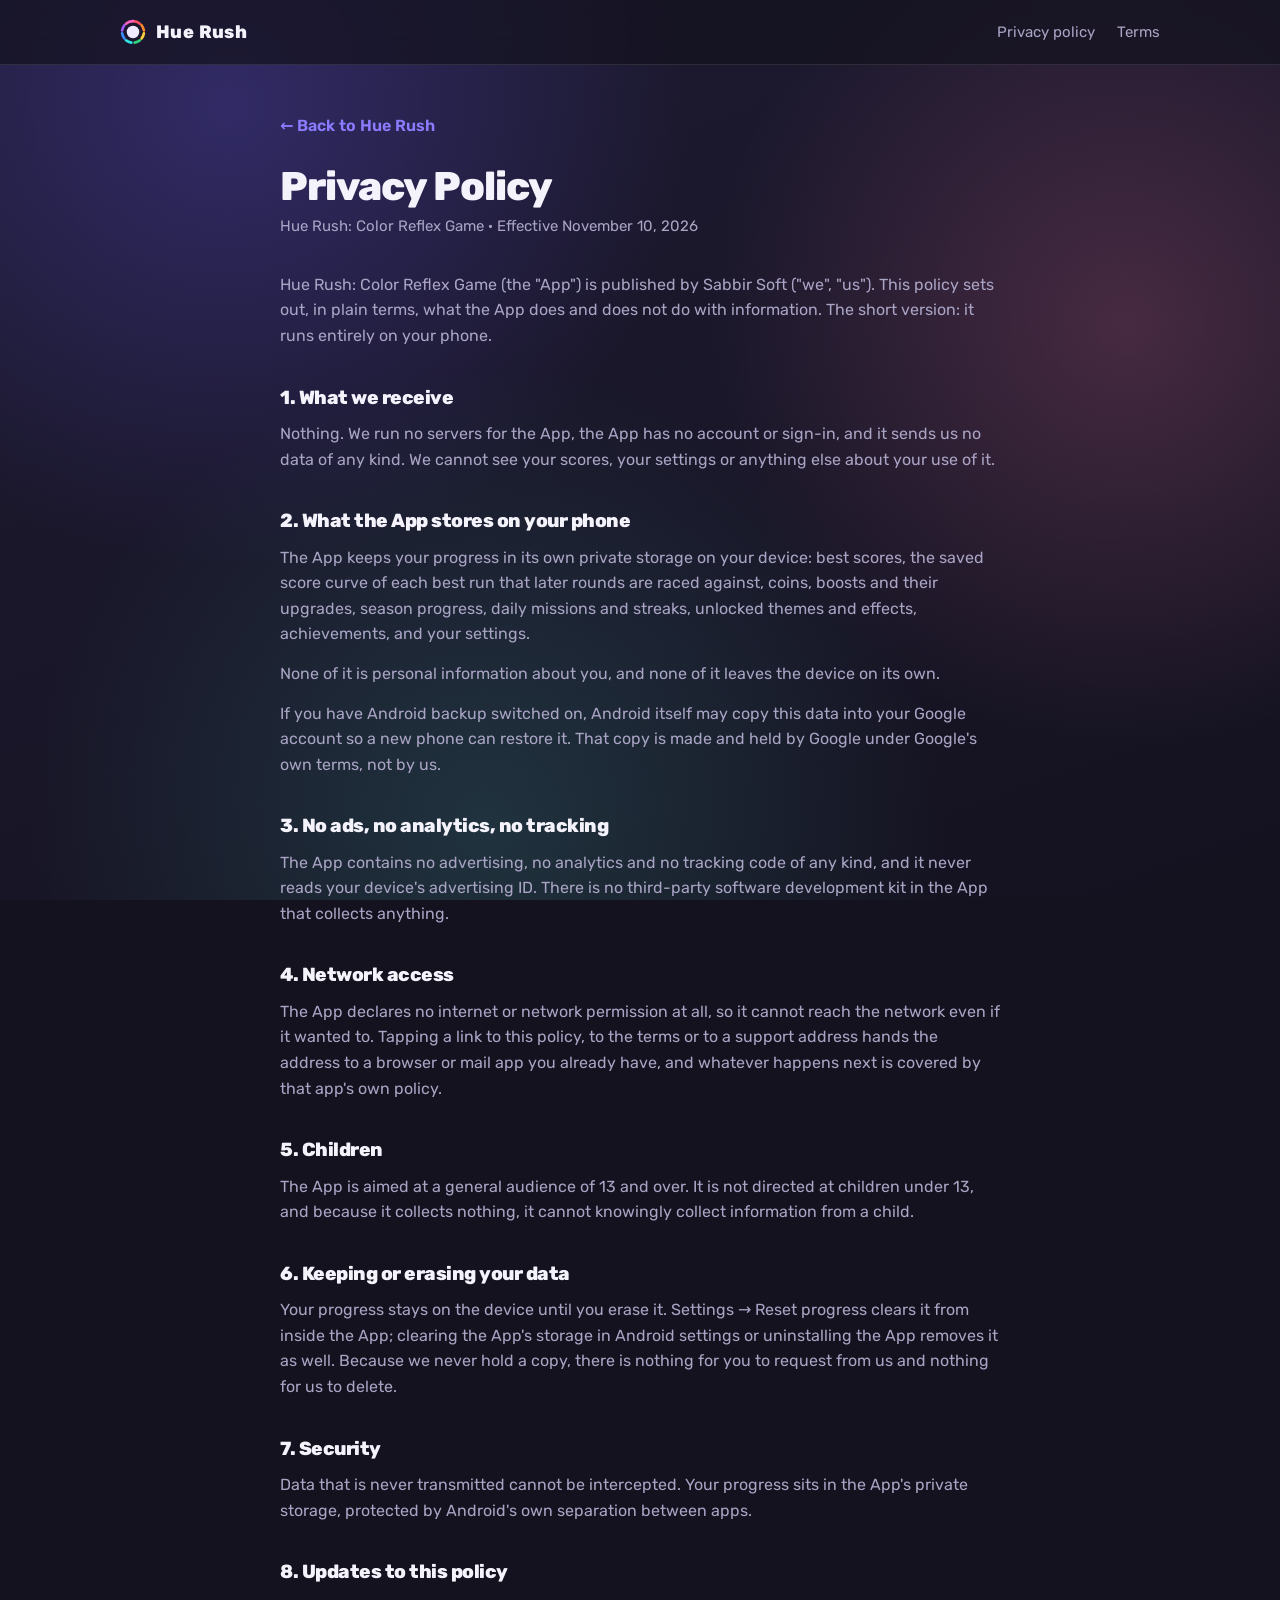
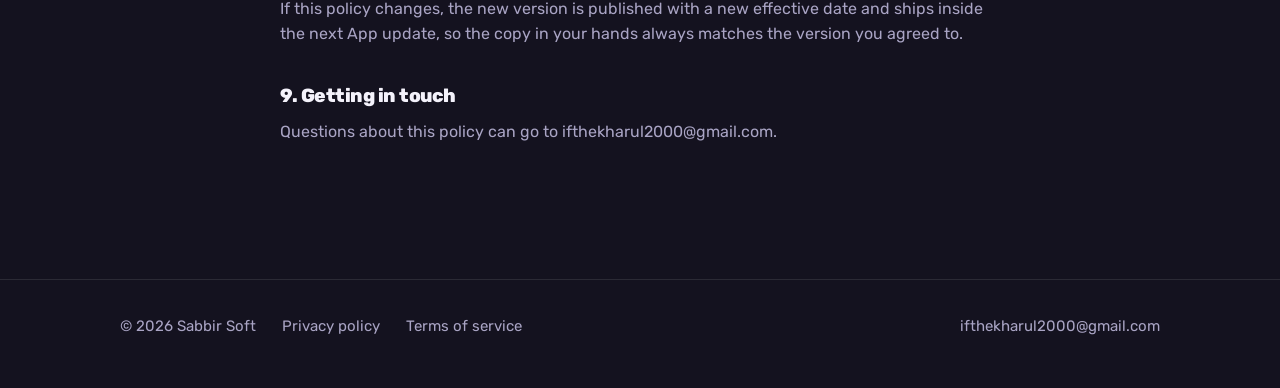
==== privacy-policy.html @ 1ede0bbc "Rebuild the site for Hue Rush The pages still carried the Ink Trick identity, down to an app-ads.txt" ====
<!doctype html>
<html lang="en">
<head>
<meta charset="utf-8">
<meta name="viewport" content="width=device-width, initial-scale=1">
<title>Privacy Policy — Hue Rush</title>
<link rel="icon" href="assets/icon.png">
<link rel="stylesheet" href="styles.css">
</head>
<body>

<header>
  <div class="wrap bar">
    <a class="brand" href="/"><svg width="26" height="26" viewBox="0 0 100 100" aria-hidden="true"><g fill="none" stroke-width="10" stroke-linecap="round"><path d="M50 8a42 42 0 0 1 27 10" stroke="#FF4D5E"/><path d="M83 24a42 42 0 0 1 9 20" stroke="#FF8A2B"/><path d="M92 55a42 42 0 0 1-9 20" stroke="#FFD23F"/><path d="M77 82a42 42 0 0 1-21 9" stroke="#2FD37A"/><path d="M44 91a42 42 0 0 1-21-9" stroke="#2EE6E6"/><path d="M17 75a42 42 0 0 1-9-20" stroke="#3D8BFF"/><path d="M8 44a42 42 0 0 1 9-20" stroke="#A25BFF"/><path d="M23 18A42 42 0 0 1 50 8" stroke="#FF5FBF"/></g><circle cx="50" cy="50" r="24" fill="#EFEAFF"/></svg> Hue Rush</a>
    <nav>
      <a href="privacy-policy.html">Privacy policy</a>
      <a href="terms.html">Terms</a>
    </nav>
  </div>
</header>

<main class="legal">
  <a class="back" href="/">&larr; Back to Hue Rush</a>
  <h1>Privacy Policy</h1>
  <p class="meta">Hue Rush: Color Reflex Game &middot; Effective November 10, 2026</p>

<p>Hue Rush: Color Reflex Game (the "App") is published by Sabbir Soft ("we", "us"). This policy sets out, in plain terms, what the App does and does not do with information. The short version: it runs entirely on your phone.</p>
<h2>1. What we receive</h2>
<p>Nothing. We run no servers for the App, the App has no account or sign-in, and it sends us no data of any kind. We cannot see your scores, your settings or anything else about your use of it.</p>
<h2>2. What the App stores on your phone</h2>
<p>The App keeps your progress in its own private storage on your device: best scores, the saved score curve of each best run that later rounds are raced against, coins, boosts and their upgrades, season progress, daily missions and streaks, unlocked themes and effects, achievements, and your settings.</p>
<p>None of it is personal information about you, and none of it leaves the device on its own.</p>
<p>If you have Android backup switched on, Android itself may copy this data into your Google account so a new phone can restore it. That copy is made and held by Google under Google's own terms, not by us.</p>
<h2>3. No ads, no analytics, no tracking</h2>
<p>The App contains no advertising, no analytics and no tracking code of any kind, and it never reads your device's advertising ID. There is no third-party software development kit in the App that collects anything.</p>
<h2>4. Network access</h2>
<p>The App declares no internet or network permission at all, so it cannot reach the network even if it wanted to. Tapping a link to this policy, to the terms or to a support address hands the address to a browser or mail app you already have, and whatever happens next is covered by that app's own policy.</p>
<h2>5. Children</h2>
<p>The App is aimed at a general audience of 13 and over. It is not directed at children under 13, and because it collects nothing, it cannot knowingly collect information from a child.</p>
<h2>6. Keeping or erasing your data</h2>
<p>Your progress stays on the device until you erase it. Settings → Reset progress clears it from inside the App; clearing the App's storage in Android settings or uninstalling the App removes it as well. Because we never hold a copy, there is nothing for you to request from us and nothing for us to delete.</p>
<h2>7. Security</h2>
<p>Data that is never transmitted cannot be intercepted. Your progress sits in the App's private storage, protected by Android's own separation between apps.</p>
<h2>8. Updates to this policy</h2>
<p>If this policy changes, the new version is published with a new effective date and ships inside the next App update, so the copy in your hands always matches the version you agreed to.</p>
<h2>9. Getting in touch</h2>
<p>Questions about this policy can go to ifthekharul2000@gmail.com.</p>
</main>

<footer>
  <div class="wrap foot">
    <span>&copy; 2026 Sabbir Soft</span>
    <a href="privacy-policy.html">Privacy policy</a>
    <a href="terms.html">Terms of service</a>
    <a class="spacer" href="mailto:ifthekharul2000@gmail.com">ifthekharul2000@gmail.com</a>
  </div>
</footer>

<!-- Generated from lib/features/settings/legal/legal_documents.dart by
     tool/generate_legal_html.dart. Do not edit by hand: the app shows this
     same text offline, and editing one copy would split the two. -->
</body>
</html>
---- styles.css ----
/* Hue Rush — website.
 *
 * The tokens below are the app's own dark theme, copied from
 * lib/core/theme/game_theme.dart, so the site and the game look like one
 * thing. Fonts are self-hosted: the site makes no third-party request, which
 * is the same promise the app's privacy policy makes.
 */

:root {
  --bg-top: #1e1b33;
  --bg-bottom: #14121f;
  --surface: #272338;
  --surface-high: #332e47;
  --outline: rgba(255, 255, 255, 0.1);
  --accent: #8b7bff;
  --accent-alt: #ff8fb1;
  --text: #f4f2fb;
  --text-dim: #a9a4c4;
  --shadow: 0 10px 28px rgba(0, 0, 0, 0.35);

  --red: #ff4d5e;
  --orange: #ff8a2b;
  --yellow: #ffd23f;
  --green: #2fd37a;
  --cyan: #2ee6e6;
  --blue: #3d8bff;
  --purple: #a25bff;
  --pink: #ff5fbf;

  --radius: 22px;
  --max: 1080px;
}

@font-face {
  font-family: Rubik;
  src: url("assets/rubik.woff2") format("woff2");
  font-weight: 300 900;
  font-display: swap;
}
@font-face {
  font-family: Rubik;
  src: url("assets/rubik-italic.woff2") format("woff2");
  font-weight: 300 900;
  font-style: italic;
  font-display: swap;
}

* { box-sizing: border-box; }

html { scroll-behavior: smooth; }

body {
  margin: 0;
  font-family: Rubik, system-ui, -apple-system, "Segoe UI", Roboto, sans-serif;
  color: var(--text);
  background: var(--bg-bottom);
  line-height: 1.6;
  -webkit-font-smoothing: antialiased;
}

/* The app's mesh background: three soft blobs over a two-stop wash. */
body::before {
  content: "";
  position: fixed;
  inset: 0;
  z-index: -1;
  background:
    radial-gradient(60vw 60vw at 18% 12%, rgba(109, 91, 255, 0.26), transparent 60%),
    radial-gradient(55vw 55vw at 88% 36%, rgba(255, 122, 168, 0.2), transparent 60%),
    radial-gradient(60vw 60vw at 38% 92%, rgba(79, 209, 197, 0.16), transparent 60%),
    linear-gradient(160deg, var(--bg-top), var(--bg-bottom));
}

.wrap {
  width: 100%;
  max-width: var(--max);
  margin: 0 auto;
  padding: 0 20px;
}

a { color: var(--accent); }

/* ------------------------------------------------------------- header -- */

header {
  position: sticky;
  top: 0;
  z-index: 10;
  backdrop-filter: blur(14px);
  background: rgba(20, 18, 31, 0.72);
  border-bottom: 1px solid var(--outline);
}

.bar {
  display: flex;
  align-items: center;
  gap: 14px;
  height: 64px;
}

.brand {
  display: flex;
  align-items: center;
  gap: 10px;
  font-weight: 800;
  letter-spacing: 0.4px;
  text-decoration: none;
  color: var(--text);
  font-size: 18px;
}

.brand svg { display: block; }

nav {
  margin-left: auto;
  display: flex;
  gap: 22px;
  font-size: 15px;
}

nav a {
  color: var(--text-dim);
  text-decoration: none;
}

nav a:hover { color: var(--text); }

@media (max-width: 640px) {
  nav { display: none; }
}

/* --------------------------------------------------------------- hero -- */

.hero {
  display: grid;
  grid-template-columns: 1.15fr 0.85fr;
  gap: 48px;
  align-items: center;
  padding: 72px 0 56px;
}

h1 {
  font-size: clamp(34px, 6vw, 56px);
  line-height: 1.08;
  letter-spacing: -1px;
  margin: 0 0 18px;
  font-weight: 800;
}

h1 .lie {
  background: linear-gradient(100deg, var(--yellow), var(--orange));
  -webkit-background-clip: text;
  background-clip: text;
  color: transparent;
  font-style: italic;
}

.lede {
  font-size: 18px;
  color: var(--text-dim);
  margin: 0 0 26px;
  max-width: 48ch;
}

.badges {
  display: flex;
  flex-wrap: wrap;
  gap: 8px;
  margin-bottom: 28px;
}

.badge {
  font-size: 13px;
  font-weight: 600;
  padding: 6px 12px;
  border-radius: 999px;
  background: var(--surface);
  border: 1px solid var(--outline);
  color: var(--text-dim);
}

.badge b { color: var(--text); font-weight: 700; }

.cta {
  display: inline-flex;
  align-items: center;
  gap: 10px;
  padding: 15px 28px;
  border-radius: 999px;
  font-weight: 700;
  font-size: 16px;
  text-decoration: none;
  color: #191528;
  background: linear-gradient(120deg, var(--accent), var(--accent-alt));
  box-shadow: 0 12px 30px rgba(139, 123, 255, 0.3);
}

.cta.soon {
  background: var(--surface);
  color: var(--text-dim);
  border: 1px solid var(--outline);
  box-shadow: none;
  cursor: default;
}

.shot {
  width: 100%;
  border-radius: 28px;
  border: 1px solid var(--outline);
  box-shadow: var(--shadow);
  display: block;
}

@media (max-width: 860px) {
  .hero { grid-template-columns: 1fr; gap: 34px; padding: 44px 0 36px; }
  .hero .art { max-width: 300px; margin: 0 auto; }
}

/* ------------------------------------------------------------ sections -- */

section {
  padding: 56px 0;
  /* Clears the sticky header when an anchor link jumps here. */
  scroll-margin-top: 72px;
}

h2 {
  font-size: clamp(26px, 4vw, 36px);
  letter-spacing: -0.5px;
  margin: 0 0 10px;
  font-weight: 800;
}

.sub {
  color: var(--text-dim);
  margin: 0 0 32px;
  max-width: 60ch;
  font-size: 17px;
}

.card {
  background: var(--surface);
  border: 1px solid var(--outline);
  border-radius: var(--radius);
  box-shadow: var(--shadow);
  padding: 22px;
}

.grid {
  display: grid;
  gap: 14px;
  grid-template-columns: repeat(auto-fit, minmax(230px, 1fr));
}

.mode {
  position: relative;
  overflow: hidden;
}

.mode .dot {
  width: 38px;
  height: 38px;
  border-radius: 13px;
  display: grid;
  place-items: center;
  margin-bottom: 12px;
  font-size: 19px;
}

.mode h3 {
  margin: 0 0 4px;
  font-size: 16px;
  font-weight: 800;
  letter-spacing: 0.4px;
}

.mode p {
  margin: 0;
  color: var(--text-dim);
  font-size: 14px;
}

.pips { display: flex; gap: 3px; margin-top: 12px; }
.pips i {
  width: 5px;
  height: 11px;
  border-radius: 3px;
  background: rgba(169, 164, 196, 0.3);
}

/* -------------------------------------------------------------- demo -- */

.demo {
  max-width: 420px;
  margin: 0 auto;
  text-align: center;
}

.prompt {
  background: #15122b;
  border-radius: 26px;
  padding: 22px 16px 26px;
  margin-bottom: 16px;
  border: 1px solid var(--outline);
}

.rule {
  display: inline-block;
  font-size: 11px;
  font-weight: 700;
  letter-spacing: 1.6px;
  color: rgba(255, 255, 255, 0.7);
  background: rgba(255, 255, 255, 0.1);
  padding: 5px 12px;
  border-radius: 999px;
  margin-bottom: 12px;
}

.rule.ink { background: #fff; color: #15122b; }

.word {
  font-size: clamp(38px, 10vw, 58px);
  font-weight: 800;
  letter-spacing: 1px;
  line-height: 1.1;
}

.answers {
  display: grid;
  grid-template-columns: 1fr 1fr;
  gap: 10px;
}

.answers button {
  font: inherit;
  font-weight: 800;
  font-size: 17px;
  border: 0;
  border-radius: 18px;
  padding: 16px 8px;
  cursor: pointer;
  color: #15122b;
  transition: transform 0.08s ease;
}

.answers button:active { transform: scale(0.95); }

.verdict {
  margin-top: 14px;
  min-height: 24px;
  font-weight: 700;
  color: var(--text-dim);
}

/* ------------------------------------------------------------ gallery -- */

.gallery {
  display: flex;
  gap: 16px;
  overflow-x: auto;
  padding-bottom: 10px;
  scroll-snap-type: x mandatory;
}

.gallery img {
  width: 230px;
  flex: 0 0 auto;
  border-radius: 22px;
  border: 1px solid var(--outline);
  scroll-snap-align: center;
}

/* ------------------------------------------------------------- footer -- */

footer {
  border-top: 1px solid var(--outline);
  margin-top: 40px;
  padding: 34px 0 50px;
  color: var(--text-dim);
  font-size: 15px;
}

.foot {
  display: flex;
  flex-wrap: wrap;
  gap: 10px 26px;
  align-items: center;
}

footer a { color: var(--text-dim); text-decoration: none; }
footer a:hover { color: var(--text); }
.foot .spacer { margin-left: auto; }

/* --------------------------------------------------------- legal pages -- */

.legal {
  max-width: 760px;
  padding: 48px 20px 80px;
  margin: 0 auto;
}

.legal h1 { font-size: clamp(28px, 5vw, 40px); margin-bottom: 6px; }

.legal .meta {
  color: var(--text-dim);
  margin: 0 0 34px;
  font-size: 15px;
}

.legal h2 {
  font-size: 19px;
  margin: 34px 0 8px;
  font-weight: 800;
  color: var(--text);
}

.legal p { color: var(--text-dim); margin: 0 0 14px; }

.legal .back {
  display: inline-block;
  margin-bottom: 26px;
  text-decoration: none;
  font-weight: 600;
}
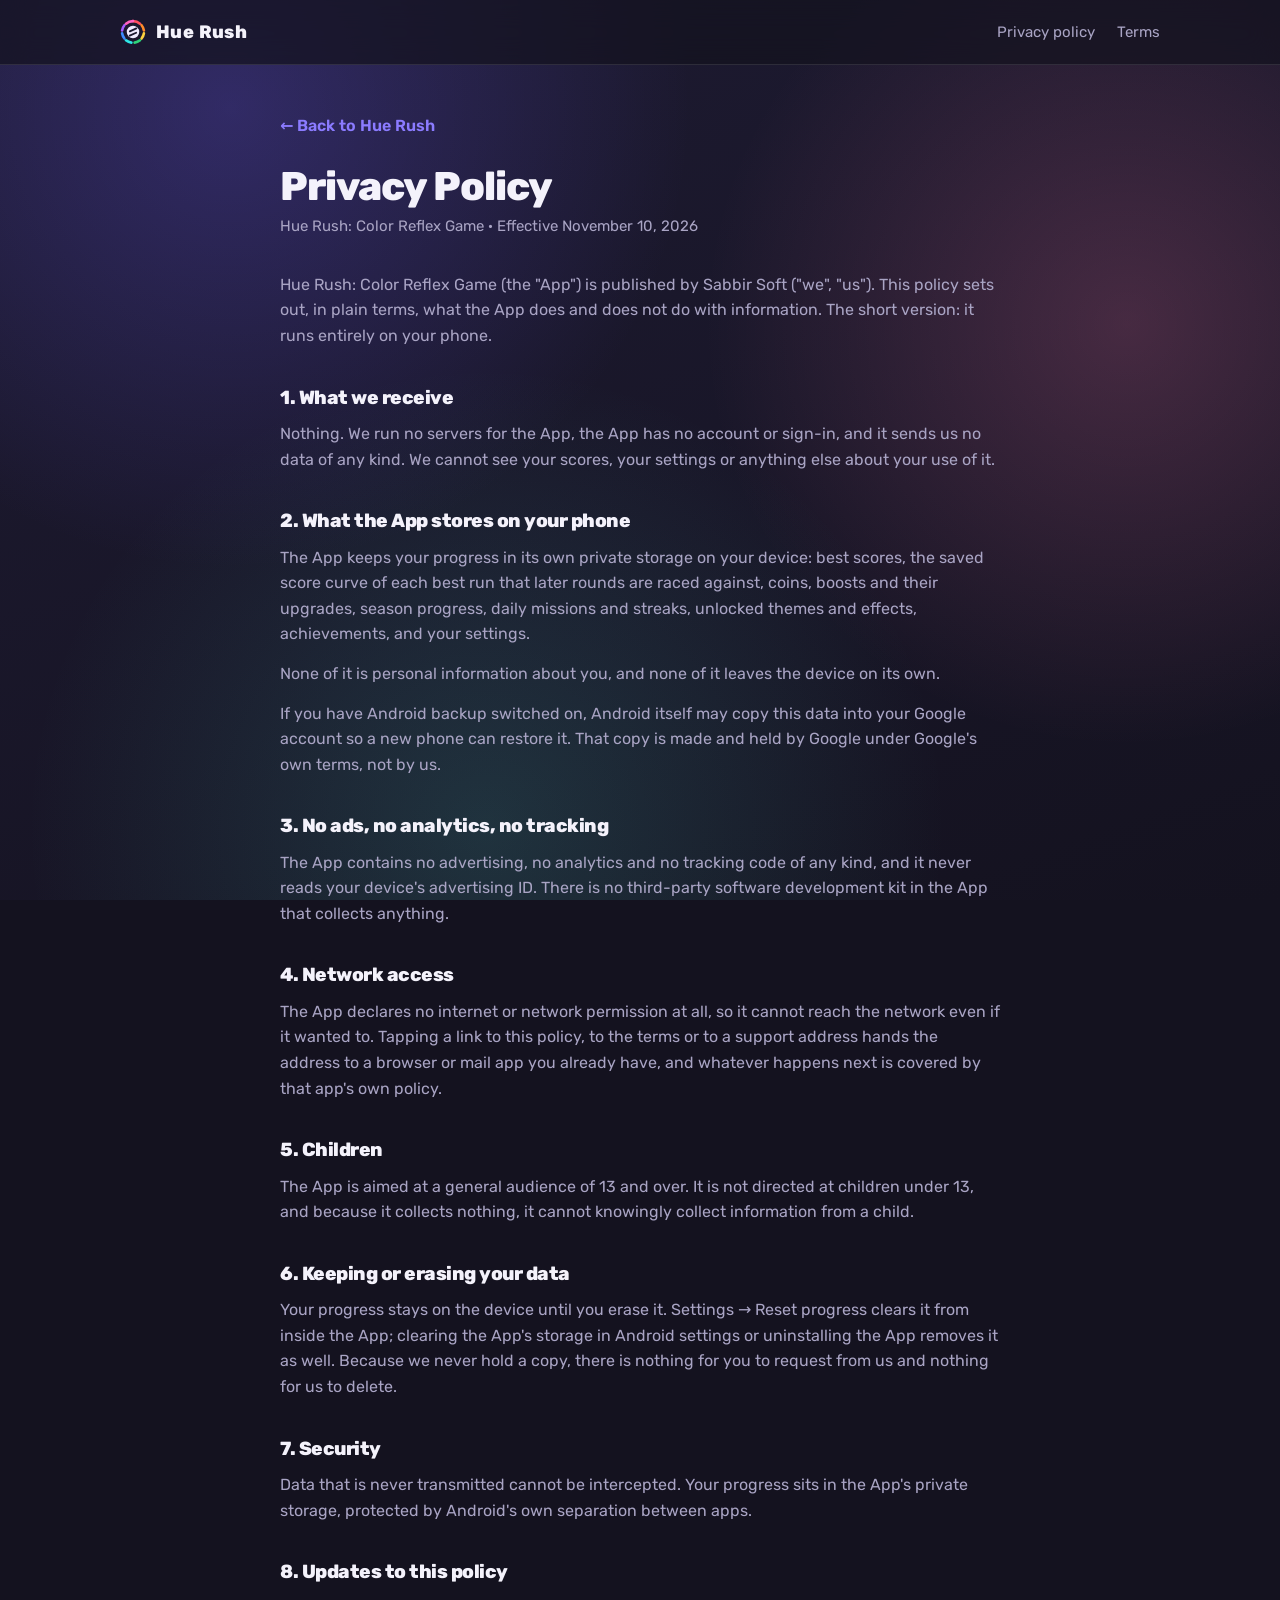
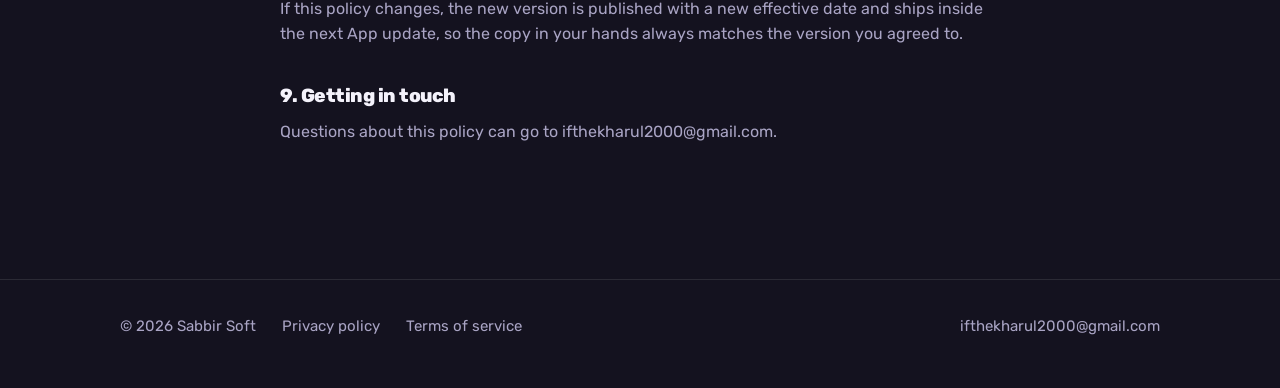
==== commit faaf4b17: "Put the rush streaks in the site's mark The icon's centre was a plain disc that said nothing. It now" ====
--- a/privacy-policy.html
+++ b/privacy-policy.html
@@ -11,7 +11,7 @@
 
 <header>
   <div class="wrap bar">
-    <a class="brand" href="/"><svg width="26" height="26" viewBox="0 0 100 100" aria-hidden="true"><g fill="none" stroke-width="10" stroke-linecap="round"><path d="M50 8a42 42 0 0 1 27 10" stroke="#FF4D5E"/><path d="M83 24a42 42 0 0 1 9 20" stroke="#FF8A2B"/><path d="M92 55a42 42 0 0 1-9 20" stroke="#FFD23F"/><path d="M77 82a42 42 0 0 1-21 9" stroke="#2FD37A"/><path d="M44 91a42 42 0 0 1-21-9" stroke="#2EE6E6"/><path d="M17 75a42 42 0 0 1-9-20" stroke="#3D8BFF"/><path d="M8 44a42 42 0 0 1 9-20" stroke="#A25BFF"/><path d="M23 18A42 42 0 0 1 50 8" stroke="#FF5FBF"/></g><circle cx="50" cy="50" r="24" fill="#EFEAFF"/></svg> Hue Rush</a>
+    <a class="brand" href="/"><svg width="26" height="26" viewBox="0 0 100 100" aria-hidden="true"><g fill="none" stroke-width="10" stroke-linecap="round"><path d="M50 8a42 42 0 0 1 27 10" stroke="#FF4D5E"/><path d="M83 24a42 42 0 0 1 9 20" stroke="#FF8A2B"/><path d="M92 55a42 42 0 0 1-9 20" stroke="#FFD23F"/><path d="M77 82a42 42 0 0 1-21 9" stroke="#2FD37A"/><path d="M44 91a42 42 0 0 1-21-9" stroke="#2EE6E6"/><path d="M17 75a42 42 0 0 1-9-20" stroke="#3D8BFF"/><path d="M8 44a42 42 0 0 1 9-20" stroke="#A25BFF"/><path d="M23 18A42 42 0 0 1 50 8" stroke="#FF5FBF"/></g><path fill="#EFEAFF" fill-rule="evenodd" d="M26.00,50.00 a24.00,24.00 0 1,0 48.00,0 a24.00,24.00 0 1,0 -48.00,0 Z M39.33,50.81 L64.32,39.68 A3.60,3.60 0 0,0 61.39,33.11 L36.40,44.23 A3.60,3.60 0 0,0 39.33,50.81 Z M38.80,67.33 L63.80,56.20 A3.60,3.60 0 0,0 60.87,49.63 L35.87,60.76 A3.60,3.60 0 0,0 38.80,67.33 Z"/></svg> Hue Rush</a>
     <nav>
       <a href="privacy-policy.html">Privacy policy</a>
       <a href="terms.html">Terms</a>
